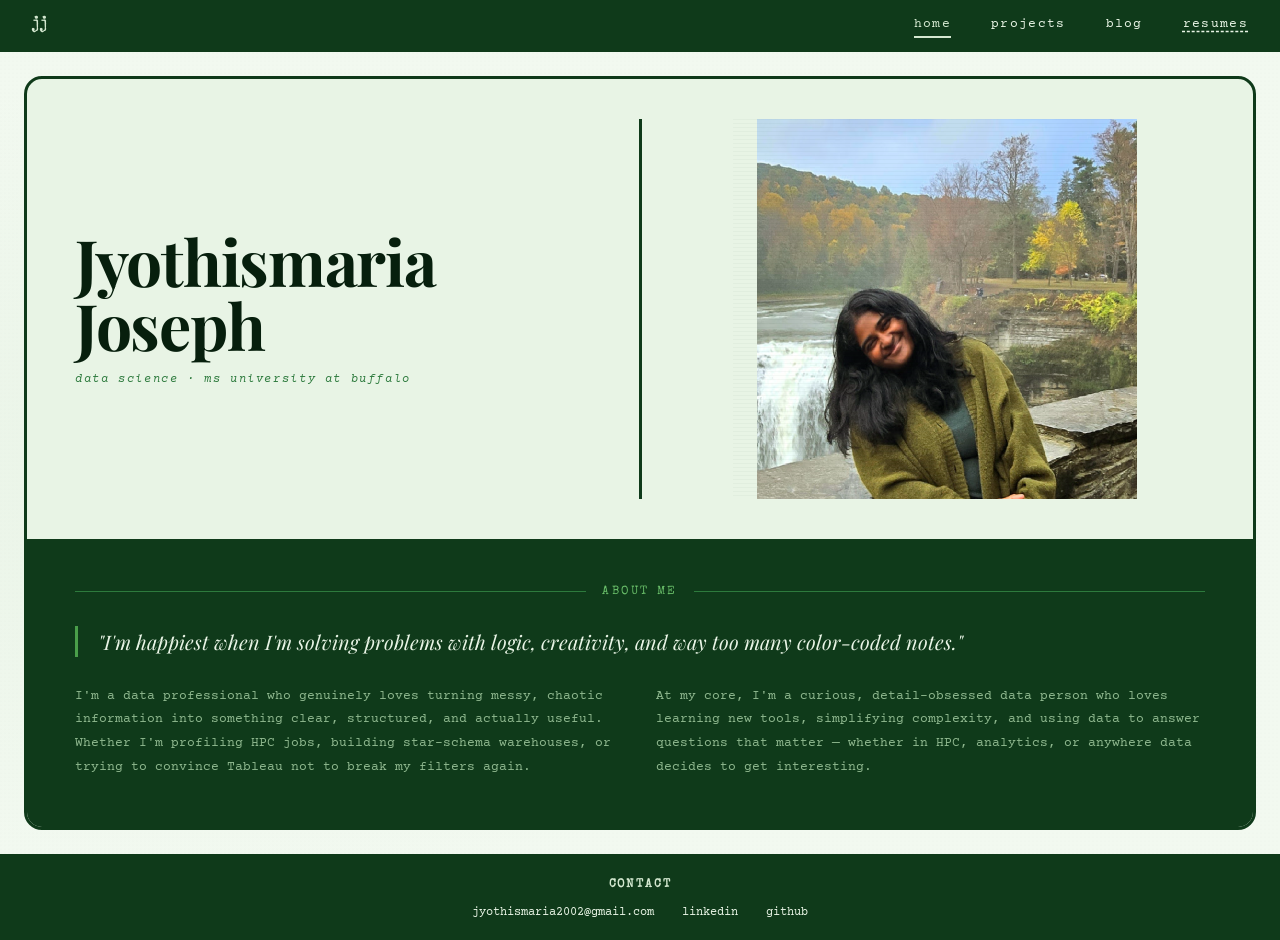
==== index.html @ 07c7dba6 "Update index.html" ====
<!DOCTYPE html>
<html lang="en">
<head>
  <meta charset="UTF-8" />
  <meta name="viewport" content="width=device-width, initial-scale=1.0" />
  <title>Jyothismaria Joseph</title>
  <link rel="stylesheet" href="css/style.css" />
</head>
<body>

  <nav>
    <span class="nav-initials">jj</span>
    <div class="nav-links">
      <a href="index.html" class="active">home</a>
      <a href="projects.html">projects</a>
      <a href="blog.html">blog</a>
      <a href="resume.pdf" target="_blank" class="resume-link">resumes</a>
    </div>
  </nav>

  <main class="home-page">

    <div class="hero-panel">
      <div class="hero-name">
        <h1>Jyothismaria<br/>Joseph</h1>
        <div class="hero-tagline">data science &middot; ms university at buffalo</div>
      </div>
      <div class="hero-divider-v"></div>
      <div class="hero-photo" style="border:none;">
        <canvas id="portrait-canvas"></canvas>
        <div class="photo-fallback">JJ</div>
      </div>
    </div>

    <div class="hero-divider-h"></div>

    <div class="about-section">
      <div class="about-label">About me</div>
      <div class="about-quote">
        "I'm happiest when I'm solving problems with logic, creativity, and way too many color-coded notes."
      </div>
      <div class="about-body">
        <p>I'm a data professional who genuinely loves turning messy, chaotic information into something clear, structured, and actually useful. Whether I'm profiling HPC jobs, building star-schema warehouses, or trying to convince Tableau not to break my filters again.</p>
        <p>At my core, I'm a curious, detail-obsessed data person who loves learning new tools, simplifying complexity, and using data to answer questions that matter — whether in HPC, analytics, or anywhere data decides to get interesting.</p>
      </div>
    </div>

  </main>

  <footer>
    <div class="footer-inner">
      <strong>contact</strong>
      <div class="footer-links">
        <a href="mailto:jyothismaria2002@gmail.com">jyothismaria2002@gmail.com</a>
        <a href="https://linkedin.com/in/jyothismaria" target="_blank">linkedin</a>
        <a href="https://github.com/Jyothismaria" target="_blank">github</a>
       
      </div>
    </div>
  </footer>

  <script src="js/main.js"></script>
  <script src="js/pixel-portrait.js"></script>
  <script>
    PixelPortrait.init('portrait-canvas', 'images/jj.png');
  </script>
</body>
</html>
---- css/style.css ----
/* ── 90s Vintage Pastel + Emerald Portfolio ─────────────────────────────── */

@import url('https://fonts.googleapis.com/css2?family=Special+Elite&family=Courier+Prime:ital,wght@0,400;0,700;1,400&family=Playfair+Display:ital,wght@0,400;0,700;1,400&display=swap');

:root {
  --mint:        #d4e8d0;
  --mint-light:  #e8f4e5;
  --mint-pale:   #f2f9f0;
  --emerald:     #1a5c2a;
  --emerald-mid: #2d7a3d;
  --emerald-dark:#0f3a1a;
  --emerald-deep:#071f0d;
  --cream:       #f5f0e8;
  --cream-dark:  #e8e0d0;
  --brown:       #5c4a2a;
  --text-dark:   #1a2a1a;
  --text-mid:    #2d4a2d;
  --text-muted:  #5a7a5a;

  --font-type:   'Special Elite', 'Courier New', monospace;
  --font-mono:   'Courier Prime', 'Courier New', monospace;
  --font-serif:  'Playfair Display', Georgia, serif;

  --accent:        #4a9e4a;
  --accent-bright: #6abf6a;
  --green-light:   #8fb88f;
  --border-heavy: 3px solid var(--emerald-dark);
  --border-mid:   2px solid var(--emerald);
  --border-thin:  1px solid var(--emerald-mid);
}

*, *::before, *::after { box-sizing: border-box; margin: 0; padding: 0; }

html { scroll-behavior: smooth; }

body {
  background: var(--mint-pale);
  color: var(--text-dark);
  font-family: var(--font-mono);
  font-size: 14px;
  line-height: 1.7;
  min-height: 100vh;
  display: flex;
  flex-direction: column;
  /* subtle vintage paper grain */
  background-image:
    radial-gradient(ellipse at 20% 50%, rgba(212,232,208,0.3) 0%, transparent 60%),
    url("data:image/svg+xml,%3Csvg xmlns='http://www.w3.org/2000/svg' width='4' height='4'%3E%3Crect width='4' height='4' fill='%23f2f9f0'/%3E%3Ccircle cx='1' cy='1' r='0.4' fill='%23c8ddc4' opacity='0.4'/%3E%3C/svg%3E");
}

a { color: inherit; text-decoration: none; }
p { margin-bottom: 0.9em; }
ul { padding-left: 1.4em; }
li { margin-bottom: 0.35em; }

/* ── NAV ────────────────────────────────────────────────────────────────── */
nav {
  background: var(--emerald-dark);
  display: flex;
  align-items: center;
  justify-content: space-between;
  padding: 0.6rem 2rem;
  border-bottom: var(--border-heavy);
  position: sticky;
  top: 0;
  z-index: 100;
}

.nav-initials {
  font-family: var(--font-type);
  font-size: 1.1rem;
  color: var(--mint);
  letter-spacing: 0.08em;
}

.nav-links {
  display: flex;
  gap: 2.5rem;
}

.nav-links a {
  font-family: var(--font-mono);
  font-size: 0.82rem;
  color: var(--mint-light);
  letter-spacing: 0.1em;
  text-transform: lowercase;
  position: relative;
  transition: color 0.15s;
}

.nav-links a::after {
  content: '';
  position: absolute;
  bottom: -2px; left: 0;
  width: 0; height: 2px;
  background: var(--mint);
  transition: width 0.2s;
}

.nav-links a:hover,
.nav-links a.active { color: var(--mint); }
.nav-links a:hover::after,
.nav-links a.active::after { width: 100%; }

/* ── HOME PAGE — matches mockup exactly ─────────────────────────────────── */
.home-page {
  background: var(--mint-light);
  flex: 1;
  display: flex;
  flex-direction: column;
  border: var(--border-heavy);
  margin: 1.5rem;
  border-radius: 18px;
  overflow: hidden;
  animation: revealUp 0.5s ease both;
}

/* HERO ROW: name | vertical divider | photo */
.hero-panel {
  display: grid;
  grid-template-columns: 1fr 3px 1fr;
  min-height: 320px;
  padding: 2.5rem 3rem;
  gap: 0;
  align-items: center;
}

.hero-name {
  padding-right: 3rem;
  display: flex;
  flex-direction: column;
  align-items: flex-start;
  justify-content: center;
}

.hero-name h1 {
  font-family: var(--font-serif);
  font-size: clamp(2.8rem, 5vw, 4.5rem);
  font-weight: 700;
  color: var(--emerald-deep);
  line-height: 1.0;
  letter-spacing: -0.02em;
  width: 100%;
}

.hero-tagline {
  font-family: var(--font-mono);
  font-size: 0.72rem;
  color: var(--emerald-mid);
  letter-spacing: 0.14em;
  margin-top: 0.85rem;
  font-style: italic;
  display: block;
  width: 100%;
}

.hero-divider-v {
  width: 3px;
  background: var(--emerald-dark);
  align-self: stretch;
  margin: 0;
}

.hero-photo {
  padding-left: 3rem;
  display: flex;
  justify-content: center;
  align-items: center;
  position: relative;
}

#portrait-canvas {
  width: 100%;
  max-width: 380px;
  aspect-ratio: 1 / 1;
  border-radius: 0 !important;
  display: block;
  image-rendering: pixelated;
  image-rendering: crisp-edges;
  filter: saturate(0.75) contrast(1.1);
  transition: filter 0.8s ease;
  clip-path: inset(0);
}

#portrait-canvas.resolved {
  filter: saturate(1) contrast(1);
  image-rendering: auto;
}

.photo-fallback {
  display: none;
  font-family: var(--font-serif);
  font-size: 3rem;
  color: var(--emerald);
  font-style: italic;
}

.hero-divider-h {
  height: 3px;
  background: var(--emerald-dark);
  width: 100%;
}

/* ABOUT SECTION */


.about-section {
  background: var(--emerald-dark);
  padding: 2.5rem 3rem 3rem;
  display: flex;
  flex-direction: column;
}

.about-label {
  font-family: var(--font-type);
  font-size: 0.72rem;
  letter-spacing: 0.22em;
  color: var(--accent-bright);
  text-transform: uppercase;
  text-align: center;
  margin-bottom: 1.5rem;
  display: flex;
  align-items: center;
  gap: 1rem;
}

.about-label::before,
.about-label::after {
  content: '';
  flex: 1;
  height: 1px;
  background: var(--emerald-mid);
}

.about-quote {
  font-family: var(--font-serif);
  font-size: 1.25rem;
  font-style: italic;
  color: var(--mint-light);
  line-height: 1.55;
  margin-bottom: 1.75rem;
  border-left: 3px solid var(--accent);
  padding-left: 1.25rem;
}

.about-divider-v { display: none; }

.about-body {
  display: grid;
  grid-template-columns: 1fr 1fr;
  gap: 2rem;
}

.about-body p {
  font-family: var(--font-mono);
  font-size: 0.8rem;
  color: var(--green-light);
  line-height: 1.85;
  margin-bottom: 0;
}

@media (max-width: 800px) {
  .about-body { grid-template-columns: 1fr; gap: 1rem; }
  .about-quote { font-size: 1rem; }
  .about-section { padding: 2rem 1.5rem; }
}

/* Pixel shimmer on photo */
@keyframes pixelShimmer {
  0%   { box-shadow: none; }
  50%  { box-shadow: none; }
  100% { box-shadow: none; }
}
.hero-photo { animation: pixelShimmer 1.8s ease-in-out 3; }

/* CRT scan lines */
.hero-photo::after {
  content: '';
  position: absolute;
  inset: 0;
  border-radius: 0;
  background: repeating-linear-gradient(
    0deg, transparent, transparent 3px,
    rgba(15,58,26,0.03) 3px, rgba(15,58,26,0.03) 4px
  );
  pointer-events: none;
  max-width: 380px;
  margin: auto;
}

@media (max-width: 800px) {
  .home-page { margin: 0.75rem; }
  .hero-panel { grid-template-columns: 1fr; padding: 2rem 1.5rem; gap: 1.5rem; }
  .hero-divider-v { display: none; }
  .hero-name { padding-right: 0; justify-content: center; text-align: center; }
  .hero-photo { padding-left: 0; }
  #portrait-canvas { max-width: 260px; }
  .about-section { padding: 2rem 1.5rem; }
}

/* removed */

.name-block h1 {
  font-family: var(--font-serif);
  font-size: 2.6rem;
  font-weight: 700;
  color: var(--emerald-deep);
  line-height: 1.0;
  letter-spacing: -0.01em;
}

.photo-wrap {
  width: 110px;
  height: 110px;
  border-radius: 0;
  border: var(--border-heavy);
  overflow: hidden;
  flex-shrink: 0;
  background: var(--mint);
  display: flex;
  align-items: center;
  justify-content: center;
}

.photo-wrap img {
  width: 100%; height: 100%;
  object-fit: cover;
}

.photo-initials {
  font-family: var(--font-serif);
  font-size: 1.8rem;
  color: var(--emerald);
  font-style: italic;
}

.about-block h2 {
  font-family: var(--font-type);
  font-size: 0.85rem;
  letter-spacing: 0.12em;
  color: var(--emerald);
  margin-bottom: 0.6rem;
  border-bottom: 1px dashed var(--emerald-mid);
  padding-bottom: 0.3rem;
  text-transform: uppercase;
}

.about-block p {
  font-family: var(--font-mono);
  font-size: 0.8rem;
  color: var(--text-mid);
  line-height: 1.65;
  text-align: justify;
  margin-bottom: 0.65em;
}

/* ── HOME RIGHT ─────────────────────────────────────────────────────────── */
.home-right {
  background: var(--mint-pale);
  padding: 2rem 2.5rem;
  display: flex;
  flex-direction: column;
  gap: 1.75rem;
  animation: revealRight 0.5s ease both;
}

/* Vintage ruled paper lines behind skill strip */
.skills-section {
  border: var(--border-mid);
  padding: 0.9rem 1rem;
  background: var(--cream);
  position: relative;
}

.skills-section::before {
  content: 'TECHNICAL SKILLS';
  position: absolute;
  top: -0.55rem;
  left: 1rem;
  background: var(--cream);
  padding: 0 0.4rem;
  font-family: var(--font-type);
  font-size: 0.65rem;
  letter-spacing: 0.14em;
  color: var(--emerald);
}

.skills-strip {
  display: flex;
  flex-wrap: wrap;
  gap: 0.4rem 0.6rem;
}

.skills-strip span {
  font-family: var(--font-mono);
  font-size: 0.72rem;
  color: var(--emerald-dark);
  border: 1px solid var(--emerald-mid);
  padding: 0.15rem 0.55rem;
  background: var(--mint-light);
  letter-spacing: 0.04em;
  transition: background 0.15s;
}

.skills-strip span:hover {
  background: var(--emerald);
  color: var(--mint);
}

/* Stats row */
.quick-stats {
  display: grid;
  grid-template-columns: repeat(3, 1fr);
  gap: 1px;
  border: var(--border-mid);
  background: var(--emerald);
}

.stat-item {
  background: var(--cream);
  padding: 0.9rem 0.75rem;
  text-align: center;
}

.stat-num {
  display: block;
  font-family: var(--font-serif);
  font-size: 2rem;
  color: var(--emerald-dark);
  line-height: 1;
  font-style: italic;
}

.stat-label {
  font-family: var(--font-type);
  font-size: 0.62rem;
  color: var(--text-muted);
  letter-spacing: 0.1em;
  margin-top: 0.25rem;
  display: block;
  text-transform: uppercase;
}

/* Timeline */
.timeline-section {
  border: var(--border-mid);
  background: var(--cream);
  position: relative;
}

.timeline-section::before {
  content: 'EXPERIENCE';
  position: absolute;
  top: -0.55rem;
  left: 1rem;
  background: var(--cream);
  padding: 0 0.4rem;
  font-family: var(--font-type);
  font-size: 0.65rem;
  letter-spacing: 0.14em;
  color: var(--emerald);
}

.timeline-item {
  display: grid;
  grid-template-columns: 80px 1fr;
  gap: 0;
  border-bottom: 1px dashed var(--emerald-mid);
}

.timeline-item:last-child { border-bottom: none; }

.timeline-date {
  font-family: var(--font-type);
  font-size: 0.62rem;
  color: var(--text-muted);
  letter-spacing: 0.06em;
  padding: 0.85rem 0.75rem;
  border-right: 1px dashed var(--emerald-mid);
  display: flex;
  align-items: flex-start;
  line-height: 1.4;
}

.timeline-content {
  padding: 0.85rem 1rem;
}

.timeline-content strong {
  font-family: var(--font-type);
  font-size: 0.8rem;
  color: var(--emerald-dark);
  display: block;
  margin-bottom: 0.2rem;
  letter-spacing: 0.04em;
}

.timeline-content p {
  font-size: 0.75rem;
  color: var(--text-muted);
  margin: 0;
  line-height: 1.5;
}

/* ── PAGE TITLE ─────────────────────────────────────────────────────────── */
.page-title {
  font-family: var(--font-serif);
  font-size: 2.8rem;
  font-weight: 700;
  font-style: italic;
  color: var(--emerald-dark);
  margin-bottom: 2rem;
  border-bottom: var(--border-heavy);
  padding-bottom: 0.75rem;
  animation: revealUp 0.5s ease both;
}

/* ── PROJECTS ────────────────────────────────────────────────────────────── */
.projects-layout {
  flex: 1;
  padding: 2.5rem 3rem;
  max-width: 1100px;
  margin: 0 auto;
  width: 100%;
}

.projects-grid {
  display: grid;
  grid-template-columns: repeat(2, 1fr);
  gap: 1.5rem;
}

.project-card {
  background: var(--mint-light);
  border: var(--border-mid);
  overflow: hidden;
  transition: transform 0.18s, box-shadow 0.18s;
  animation: revealUp 0.5s ease both;
  position: relative;
}

/* Vintage corner decoration */
.project-card::before {
  content: '';
  position: absolute;
  top: 0; right: 0;
  width: 0; height: 0;
  border-style: solid;
  border-width: 0 22px 22px 0;
  border-color: transparent var(--emerald) transparent transparent;
  z-index: 1;
}

.project-card:hover {
  transform: translate(-2px, -3px);
  box-shadow: 4px 4px 0 var(--emerald-dark);
}

.project-img {
  height: 140px;
  background: var(--emerald);
  display: flex;
  align-items: center;
  justify-content: center;
  position: relative;
  overflow: hidden;
  border-bottom: var(--border-mid);
}

/* Vintage halftone-ish dot pattern */
.project-img::after {
  content: '';
  position: absolute;
  inset: 0;
  background-image: radial-gradient(circle, rgba(212,232,208,0.18) 1px, transparent 1px);
  background-size: 8px 8px;
}

.project-icon {
  font-size: 2.8rem;
  opacity: 0.7;
  position: relative;
  z-index: 1;
}

.project-tags {
  position: absolute;
  bottom: 0; left: 0; right: 0;
  background: var(--emerald-dark);
  padding: 0.3rem 0.75rem;
  display: flex;
  flex-wrap: wrap;
  gap: 0.5rem;
  z-index: 2;
}

.tag {
  font-family: var(--font-mono);
  font-size: 0.62rem;
  color: var(--mint);
  letter-spacing: 0.06em;
}

.tag + .tag::before {
  content: '·';
  margin-right: 0.5rem;
  color: var(--emerald-mid);
}

.project-desc {
  padding: 1rem 1.1rem 1.1rem;
}

.project-desc h3 {
  font-family: var(--font-type);
  font-size: 0.9rem;
  color: var(--emerald-dark);
  margin-bottom: 0.45rem;
  line-height: 1.35;
  letter-spacing: 0.03em;
}

.project-desc p {
  font-size: 0.77rem;
  color: var(--text-mid);
  line-height: 1.6;
  margin-bottom: 0.7rem;
}

.project-link {
  font-family: var(--font-type);
  font-size: 0.72rem;
  color: var(--emerald);
  letter-spacing: 0.06em;
  border-bottom: 1px dashed var(--emerald-mid);
  transition: color 0.15s;
}

.project-link:hover { color: var(--emerald-dark); }

/* ── BLOG LIST ───────────────────────────────────────────────────────────── */
.blog-layout {
  flex: 1;
  padding: 2.5rem 3rem;
  max-width: 820px;
  margin: 0 auto;
  width: 100%;
}

.blog-subtitle {
  font-family: var(--font-mono);
  font-size: 0.8rem;
  color: var(--text-muted);
  margin-top: -1.5rem;
  margin-bottom: 2.5rem;
  font-style: italic;
}

.blog-list {
  display: flex;
  flex-direction: column;
}

.blog-row {
  display: grid;
  grid-template-columns: 90px 1fr;
  gap: 1.25rem;
  padding: 1.4rem 0;
  border-bottom: 1px dashed var(--emerald-mid);
  transition: all 0.15s;
  cursor: pointer;
}

.blog-row:first-child { border-top: var(--border-mid); }
.blog-row:hover { background: var(--cream); padding-left: 0.75rem; margin: 0 -0.75rem; padding-right: 0.75rem; }

.blog-thumb {
  width: 90px;
  height: 65px;
  background: var(--emerald);
  border: var(--border-thin);
  flex-shrink: 0;
  align-self: center;
  position: relative;
  overflow: hidden;
}

.blog-thumb::after {
  content: '';
  position: absolute;
  inset: 0;
  background-image: radial-gradient(circle, rgba(212,232,208,0.2) 1px, transparent 1px);
  background-size: 6px 6px;
}

.blog-row-content h2 {
  font-family: var(--font-type);
  font-size: 0.95rem;
  color: var(--emerald-dark);
  margin-bottom: 0.35rem;
  line-height: 1.4;
  letter-spacing: 0.03em;
}

.blog-row-content p {
  font-size: 0.77rem;
  color: var(--text-muted);
  margin: 0;
  line-height: 1.55;
  font-style: italic;
}

.blog-meta {
  display: flex;
  align-items: center;
  gap: 0.75rem;
  margin-bottom: 0.35rem;
}

.blog-date {
  font-family: var(--font-mono);
  font-size: 0.68rem;
  color: var(--text-muted);
}

.blog-tag {
  font-family: var(--font-type);
  font-size: 0.62rem;
  padding: 0.1rem 0.5rem;
  border: 1px solid var(--emerald-mid);
  color: var(--emerald);
  letter-spacing: 0.06em;
  background: var(--mint-light);
}

.blog-new-post {
  margin-top: 2rem;
  padding: 0.9rem 1rem;
  border: 1px dashed var(--emerald-mid);
  background: var(--cream);
  text-align: center;
}

.mono-small {
  font-family: var(--font-mono);
  font-size: 0.72rem;
  color: var(--text-muted);
  margin: 0;
}

.mono-small code {
  background: var(--mint);
  padding: 0.1rem 0.35rem;
  color: var(--emerald-dark);
  font-family: var(--font-mono);
}

/* ── BLOG POST ───────────────────────────────────────────────────────────── */
.post-layout {
  flex: 1;
  padding: 2.5rem 3rem;
  max-width: 720px;
  margin: 0 auto;
  width: 100%;
}

.back-link {
  font-family: var(--font-mono);
  font-size: 0.75rem;
  color: var(--text-muted);
  letter-spacing: 0.06em;
  display: inline-block;
  margin-bottom: 2rem;
  border-bottom: 1px dashed var(--emerald-mid);
  transition: color 0.15s;
}

.back-link:hover { color: var(--emerald-dark); }

.post-header {
  margin-bottom: 2.5rem;
  padding-bottom: 1.5rem;
  border-bottom: var(--border-mid);
}

.post-header h1 {
  font-family: var(--font-serif);
  font-size: 2rem;
  font-weight: 700;
  font-style: italic;
  color: var(--emerald-dark);
  line-height: 1.2;
  margin: 0.5rem 0 0.75rem;
}

.post-subtitle {
  font-size: 0.88rem;
  color: var(--text-muted);
  font-style: italic;
  font-family: var(--font-mono);
  margin: 0;
}

.post-body {
  font-size: 0.88rem;
  line-height: 1.85;
  color: var(--text-mid);
  font-family: var(--font-mono);
}

.post-body h2 {
  font-family: var(--font-type);
  font-size: 1rem;
  color: var(--emerald-dark);
  margin: 2rem 0 0.65rem;
  letter-spacing: 0.05em;
  border-left: 3px solid var(--emerald);
  padding-left: 0.75rem;
}

.post-body p { margin-bottom: 1em; }
.post-body ul { margin-bottom: 1em; }
.post-body li { color: var(--text-mid); }
.post-body strong { color: var(--emerald-dark); font-weight: 700; }

/* ── FOOTER ─────────────────────────────────────────────────────────────── */
footer {
  background: var(--emerald-dark);
  border-top: var(--border-heavy);
  padding: 1.1rem 2rem;
  margin-top: auto;
}

.footer-inner {
  max-width: 1100px;
  margin: 0 auto;
  text-align: center;
}

.footer-inner strong {
  display: block;
  font-family: var(--font-type);
  font-size: 0.72rem;
  letter-spacing: 0.16em;
  color: var(--mint);
  margin-bottom: 0.5rem;
  text-transform: uppercase;
}

.footer-links {
  display: flex;
  justify-content: center;
  flex-wrap: wrap;
  gap: 1.75rem;
}

.footer-links a {
  font-family: var(--font-mono);
  font-size: 0.75rem;
  color: var(--mint-light);
  transition: color 0.15s;
}

.footer-links a:hover { color: var(--mint); }

.resume-link {
  text-decoration: underline;
  text-underline-offset: 3px;
  text-decoration-style: dashed;
}

/* ── ANIMATIONS ─────────────────────────────────────────────────────────── */
@keyframes revealLeft {
  from { opacity: 0; transform: translateX(-18px); }
  to   { opacity: 1; transform: translateX(0); }
}
@keyframes revealRight {
  from { opacity: 0; transform: translateX(14px); }
  to   { opacity: 1; transform: translateX(0); }
}
@keyframes revealUp {
  from { opacity: 0; transform: translateY(14px); }
  to   { opacity: 1; transform: translateY(0); }
}

.project-card:nth-child(1) { animation-delay: 0.05s; }
.project-card:nth-child(2) { animation-delay: 0.10s; }
.project-card:nth-child(3) { animation-delay: 0.15s; }
.project-card:nth-child(4) { animation-delay: 0.20s; }
.project-card:nth-child(5) { animation-delay: 0.25s; }
.project-card:nth-child(6) { animation-delay: 0.30s; }
.project-card:nth-child(7) { animation-delay: 0.35s; }
.project-card:nth-child(8) { animation-delay: 0.40s; }

/* ── RESPONSIVE ─────────────────────────────────────────────────────────── */
@media (max-width: 900px) {
  .home-layout { grid-template-columns: 1fr; }
  .home-left { border-right: none; border-bottom: var(--border-heavy); }
  .projects-grid { grid-template-columns: 1fr; }
  .projects-layout, .blog-layout, .post-layout { padding: 2rem 1.5rem; }
}

@media (max-width: 600px) {
  nav { padding: 0.6rem 1rem; }
  .name-block h1 { font-size: 2rem; }
  .quick-stats { grid-template-columns: repeat(3, 1fr); }
  .blog-row { grid-template-columns: 1fr; }
  .blog-thumb { display: none; }
  .footer-links { gap: 0.75rem; }
  .home-right { padding: 1.5rem; }
}

/* ── PIXEL PORTRAIT ─────────────────────────────────────────────────────── */
.photo-wrap {
  position: relative;
  overflow: hidden;
}

#portrait-canvas {
  width: 100%;
  height: 100%;
  display: block;
  image-rendering: pixelated;
  image-rendering: crisp-edges;
  border-radius: 0;
  transition: filter 0.6s ease;
  filter: saturate(0.7) contrast(1.1);
}

#portrait-canvas.resolved {
  filter: saturate(1) contrast(1);
  image-rendering: auto;
}

/* Scan-line overlay — vintage CRT feel */
.photo-wrap::after {
  content: '';
  position: absolute;
  inset: 0;
  border-radius: 0;
  background: repeating-linear-gradient(
    0deg,
    transparent,
    transparent 2px,
    rgba(15, 58, 26, 0.04) 2px,
    rgba(15, 58, 26, 0.04) 4px
  );
  pointer-events: none;
  z-index: 2;
  opacity: 1;
  transition: opacity 1.2s ease;
}

#portrait-canvas.resolved ~ .scanlines,
.photo-wrap:has(#portrait-canvas.resolved)::after {
  opacity: 0;
}

/* Loading shimmer before image resolves */
@keyframes pixelShimmer {
  0%   { box-shadow: none; }
  50%  { box-shadow: none; }
  100% { box-shadow: none; }
}

.photo-wrap {
  animation: pixelShimmer 1.6s ease-in-out 3;
}

/* Home layout: make right side of header taller for the full photo */
.name-photo-row {
  align-items: center;
}

/* removed */

@media (max-width: 600px) {
  .photo-wrap { width: 140px; height: 140px; }
}
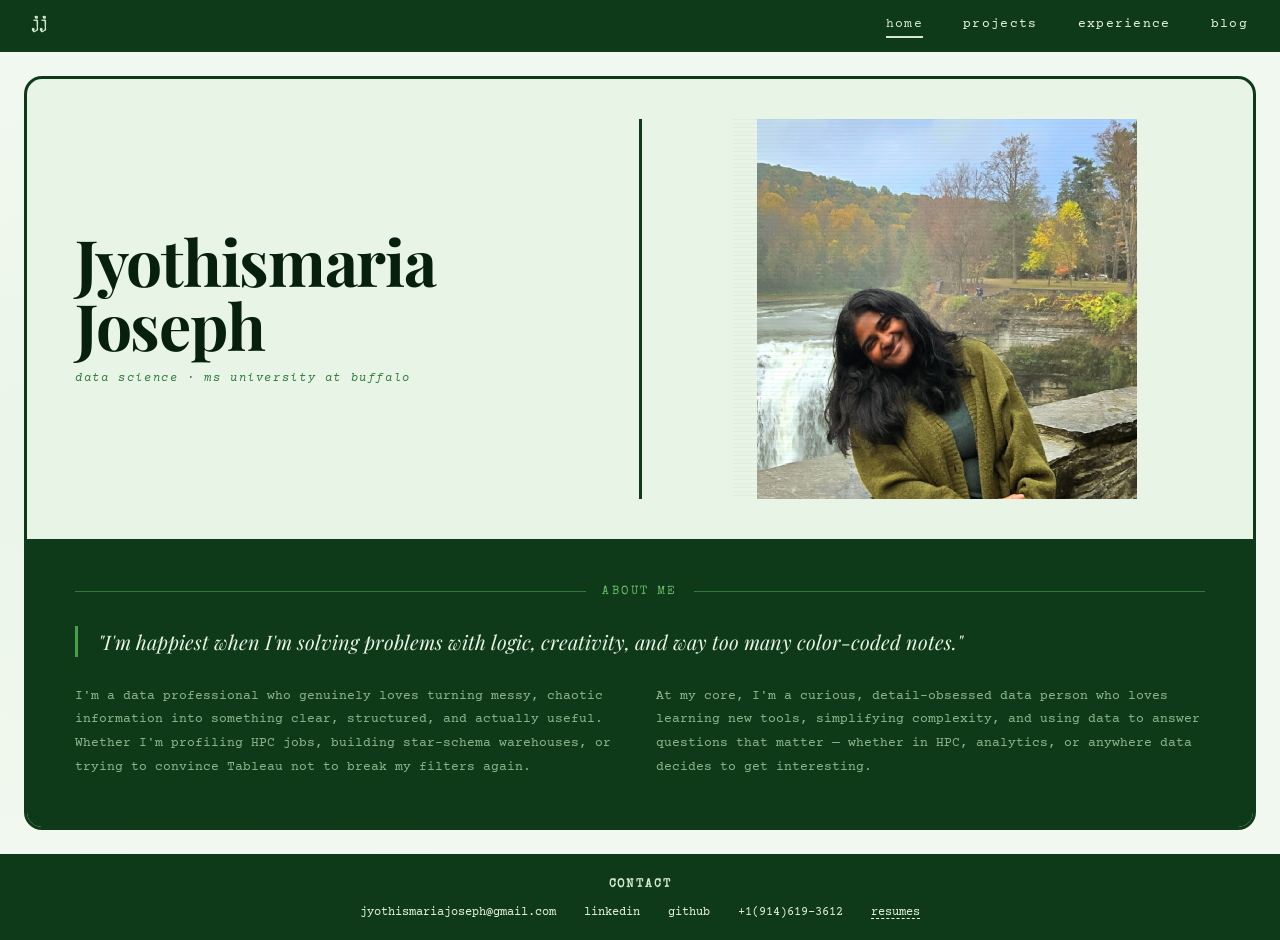
==== commit 77f228fc: "Add files via upload" ====
--- a/index.html
+++ b/index.html
@@ -13,8 +13,8 @@
     <div class="nav-links">
       <a href="index.html" class="active">home</a>
       <a href="projects.html">projects</a>
+      <a href="experience.html">experience</a>
       <a href="blog.html">blog</a>
-      <a href="resume.pdf" target="_blank" class="resume-link">resumes</a>
     </div>
   </nav>
 
@@ -23,10 +23,10 @@
     <div class="hero-panel">
       <div class="hero-name">
         <h1>Jyothismaria<br/>Joseph</h1>
-        <div class="hero-tagline">data science &middot; ms university at buffalo</div>
+        <p class="hero-tagline">data science &middot; ms university at buffalo</p>
       </div>
       <div class="hero-divider-v"></div>
-      <div class="hero-photo" style="border:none;">
+      <div class="hero-photo">
         <canvas id="portrait-canvas"></canvas>
         <div class="photo-fallback">JJ</div>
       </div>
@@ -51,10 +51,11 @@
     <div class="footer-inner">
       <strong>contact</strong>
       <div class="footer-links">
-        <a href="mailto:jyothismaria2002@gmail.com">jyothismaria2002@gmail.com</a>
+        <a href="mailto:jyothismaria2002@gmail.com">jyothismariajoseph@gmail.com</a>
         <a href="https://linkedin.com/in/jyothismaria" target="_blank">linkedin</a>
         <a href="https://github.com/Jyothismaria" target="_blank">github</a>
-       
+        <a href="tel:+19146193612">+1(914)619-3612</a>
+        <a href="resume.pdf" target="_blank" class="resume-link">resumes</a>
       </div>
     </div>
   </footer>
--- a/css/style.css
+++ b/css/style.css
@@ -105,7 +105,6 @@
 /* ── HOME PAGE — matches mockup exactly ─────────────────────────────────── */
 .home-page {
   background: var(--mint-light);
-  flex: 1;
   display: flex;
   flex-direction: column;
   border: var(--border-heavy);
@@ -131,6 +130,7 @@
   flex-direction: column;
   align-items: flex-start;
   justify-content: center;
+  gap: 0;
 }
 
 .hero-name h1 {
@@ -143,15 +143,17 @@
   width: 100%;
 }
 
-.hero-tagline {
+p.hero-tagline, .hero-tagline {
   font-family: var(--font-mono);
   font-size: 0.72rem;
   color: var(--emerald-mid);
   letter-spacing: 0.14em;
-  margin-top: 0.85rem;
+  margin-top: 0.75rem;
+  margin-bottom: 0;
   font-style: italic;
   display: block;
   width: 100%;
+  clear: both;
 }
 
 .hero-divider-v {
@@ -267,9 +269,9 @@
 
 /* Pixel shimmer on photo */
 @keyframes pixelShimmer {
-  0%   { box-shadow: none; }
-  50%  { box-shadow: none; }
-  100% { box-shadow: none; }
+  0%   { box-shadow: 0 0 0 0 var(--emerald-mid); }
+  50%  { box-shadow: 0 0 0 4px var(--emerald), 0 0 22px 4px rgba(45,122,61,0.3); }
+  100% { box-shadow: 0 0 0 0 var(--emerald-mid); }
 }
 .hero-photo { animation: pixelShimmer 1.8s ease-in-out 3; }
 
@@ -910,70 +912,137 @@
   .home-right { padding: 1.5rem; }
 }
 
-/* ── PIXEL PORTRAIT ─────────────────────────────────────────────────────── */
-.photo-wrap {
+
+
+/* ── EXPERIENCE PAGE ────────────────────────────────────────────────────── */
+.exp-layout {
+  flex: 1;
+  padding: 2.5rem 3rem;
+  max-width: 900px;
+  margin: 0 auto;
+  width: 100%;
+}
+
+.exp-grid {
+  display: flex;
+  flex-direction: column;
+  gap: 1.25rem;
+}
+
+.exp-card {
+  background: var(--cream);
+  border: var(--border-mid);
+  padding: 1.5rem 1.75rem;
   position: relative;
-  overflow: hidden;
-}
-
-#portrait-canvas {
-  width: 100%;
-  height: 100%;
-  display: block;
-  image-rendering: pixelated;
-  image-rendering: crisp-edges;
-  border-radius: 0;
-  transition: filter 0.6s ease;
-  filter: saturate(0.7) contrast(1.1);
-}
-
-#portrait-canvas.resolved {
-  filter: saturate(1) contrast(1);
-  image-rendering: auto;
-}
-
-/* Scan-line overlay — vintage CRT feel */
-.photo-wrap::after {
+  animation: revealUp 0.4s ease both;
+}
+
+.exp-card::before {
   content: '';
   position: absolute;
-  inset: 0;
-  border-radius: 0;
-  background: repeating-linear-gradient(
-    0deg,
-    transparent,
-    transparent 2px,
-    rgba(15, 58, 26, 0.04) 2px,
-    rgba(15, 58, 26, 0.04) 4px
-  );
-  pointer-events: none;
-  z-index: 2;
-  opacity: 1;
-  transition: opacity 1.2s ease;
-}
-
-#portrait-canvas.resolved ~ .scanlines,
-.photo-wrap:has(#portrait-canvas.resolved)::after {
-  opacity: 0;
-}
-
-/* Loading shimmer before image resolves */
-@keyframes pixelShimmer {
-  0%   { box-shadow: none; }
-  50%  { box-shadow: none; }
-  100% { box-shadow: none; }
-}
-
-.photo-wrap {
-  animation: pixelShimmer 1.6s ease-in-out 3;
-}
-
-/* Home layout: make right side of header taller for the full photo */
-.name-photo-row {
+  left: 0; top: 0; bottom: 0;
+  width: 4px;
+  background: var(--emerald);
+}
+
+.exp-card:nth-child(1) { animation-delay: 0.05s; }
+.exp-card:nth-child(2) { animation-delay: 0.10s; }
+.exp-card:nth-child(3) { animation-delay: 0.15s; }
+.exp-card:nth-child(4) { animation-delay: 0.20s; }
+.exp-card:nth-child(5) { animation-delay: 0.25s; }
+.exp-card:nth-child(6) { animation-delay: 0.30s; }
+
+.exp-company-row {
+  display: flex;
   align-items: center;
-}
-
-/* removed */
-
-@media (max-width: 600px) {
-  .photo-wrap { width: 140px; height: 140px; }
-}
+  gap: 0.75rem;
+  margin-bottom: 0.2rem;
+}
+
+.exp-company {
+  font-family: var(--font-type);
+  font-size: 0.95rem;
+  color: var(--emerald-dark);
+  letter-spacing: 0.04em;
+  font-weight: 600;
+}
+
+.exp-badge {
+  font-family: var(--font-mono);
+  font-size: 0.6rem;
+  letter-spacing: 0.1em;
+  color: var(--emerald);
+  border: 1px solid var(--emerald-mid);
+  padding: 0.1rem 0.5rem;
+  background: var(--mint-light);
+  text-transform: uppercase;
+}
+
+.exp-title {
+  font-family: var(--font-mono);
+  font-size: 0.85rem;
+  color: var(--text-dark);
+  font-weight: 700;
+  margin-bottom: 0.2rem;
+}
+
+.exp-meta {
+  font-family: var(--font-mono);
+  font-size: 0.72rem;
+  color: var(--text-muted);
+  letter-spacing: 0.04em;
+}
+
+.exp-divider {
+  height: 1px;
+  background: var(--emerald-mid);
+  opacity: 0.25;
+  margin: 0.9rem 0;
+}
+
+.exp-bullets {
+  list-style: none;
+  padding: 0;
+  margin: 0 0 1rem;
+}
+
+.exp-bullets li {
+  font-family: var(--font-mono);
+  font-size: 0.78rem;
+  color: var(--text-mid);
+  line-height: 1.7;
+  padding-left: 1rem;
+  position: relative;
+  margin-bottom: 0.4rem;
+}
+
+.exp-bullets li::before {
+  content: '—';
+  position: absolute;
+  left: 0;
+  color: var(--emerald-mid);
+  font-size: 0.7rem;
+}
+
+.exp-tags {
+  display: flex;
+  flex-wrap: wrap;
+  gap: 0.4rem;
+  margin-top: 0.5rem;
+}
+
+.exp-tags span {
+  font-family: var(--font-mono);
+  font-size: 0.65rem;
+  color: var(--emerald-dark);
+  border: 1px solid var(--emerald-mid);
+  padding: 0.15rem 0.55rem;
+  background: var(--mint-light);
+  letter-spacing: 0.04em;
+}
+
+.exp-edu::before { background: var(--emerald-mid); }
+
+@media (max-width: 700px) {
+  .exp-layout { padding: 2rem 1.25rem; }
+}
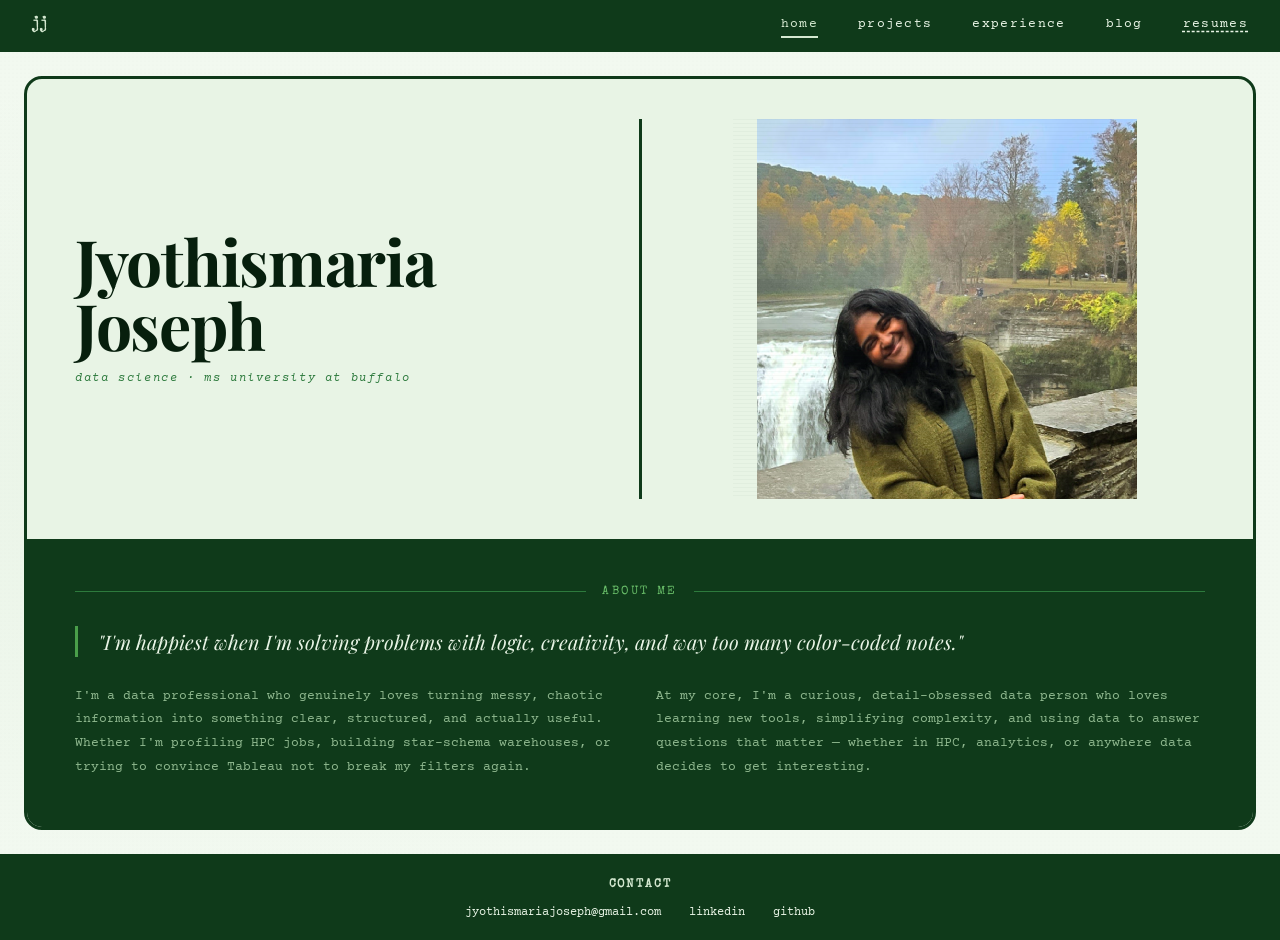
==== commit 7ce87905: "Add resume link to navigation and footer" ====
--- a/index.html
+++ b/index.html
@@ -15,6 +15,7 @@
       <a href="projects.html">projects</a>
       <a href="experience.html">experience</a>
       <a href="blog.html">blog</a>
+      <a href="resume.pdf" target="_blank" class="resume-link">resumes</a>
     </div>
   </nav>
 
@@ -54,8 +55,7 @@
         <a href="mailto:jyothismaria2002@gmail.com">jyothismariajoseph@gmail.com</a>
         <a href="https://linkedin.com/in/jyothismaria" target="_blank">linkedin</a>
         <a href="https://github.com/Jyothismaria" target="_blank">github</a>
-        <a href="tel:+19146193612">+1(914)619-3612</a>
-        <a href="resume.pdf" target="_blank" class="resume-link">resumes</a>
+
       </div>
     </div>
   </footer>
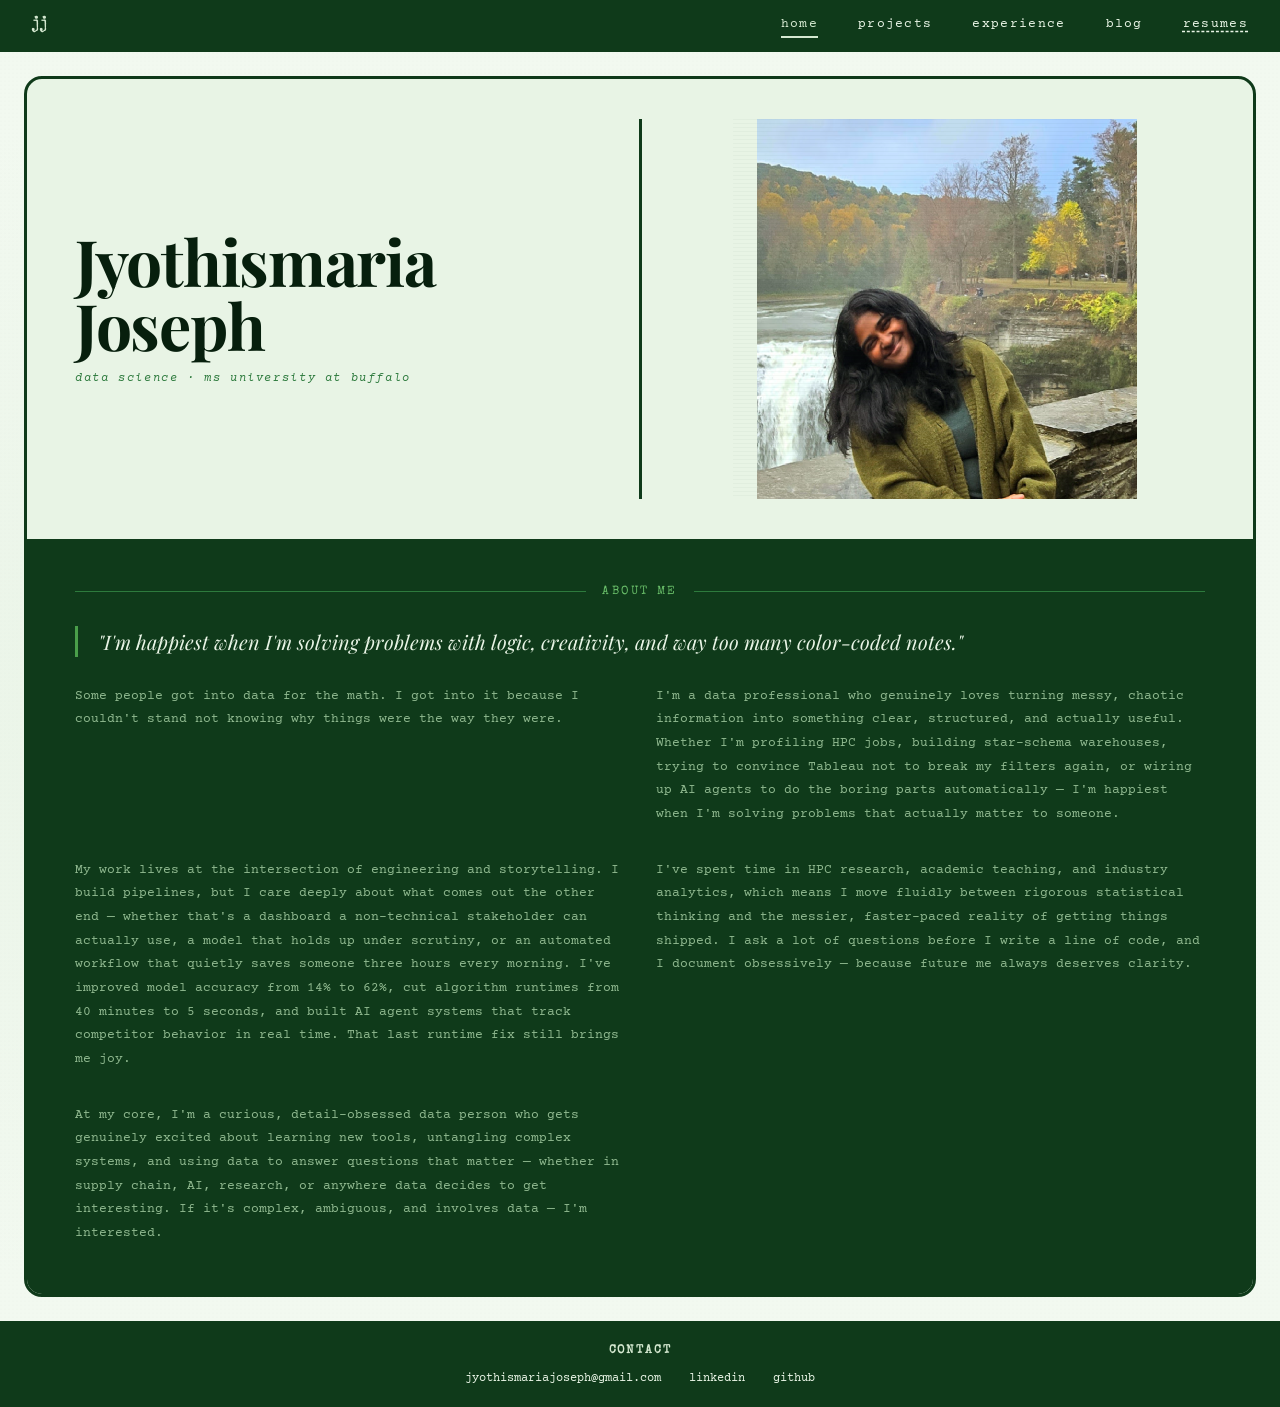
==== commit e542e00a: "Revise about section in index.html for clarity" ====
--- a/index.html
+++ b/index.html
@@ -41,8 +41,15 @@
         "I'm happiest when I'm solving problems with logic, creativity, and way too many color-coded notes."
       </div>
       <div class="about-body">
-        <p>I'm a data professional who genuinely loves turning messy, chaotic information into something clear, structured, and actually useful. Whether I'm profiling HPC jobs, building star-schema warehouses, or trying to convince Tableau not to break my filters again.</p>
-        <p>At my core, I'm a curious, detail-obsessed data person who loves learning new tools, simplifying complexity, and using data to answer questions that matter — whether in HPC, analytics, or anywhere data decides to get interesting.</p>
+        <p>Some people got into data for the math. I got into it because I couldn't stand not knowing why things were the way they were.</p>
+
+<p>I'm a data professional who genuinely loves turning messy, chaotic information into something clear, structured, and actually useful. Whether I'm profiling HPC jobs, building star-schema warehouses, trying to convince Tableau not to break my filters again, or wiring up AI agents to do the boring parts automatically — I'm happiest when I'm solving problems that actually matter to someone.</p>
+
+<p>My work lives at the intersection of engineering and storytelling. I build pipelines, but I care deeply about what comes out the other end — whether that's a dashboard a non-technical stakeholder can actually use, a model that holds up under scrutiny, or an automated workflow that quietly saves someone three hours every morning. I've improved model accuracy from 14% to 62%, cut algorithm runtimes from 40 minutes to 5 seconds, and built AI agent systems that track competitor behavior in real time. That last runtime fix still brings me joy.</p>
+
+<p>I've spent time in HPC research, academic teaching, and industry analytics, which means I move fluidly between rigorous statistical thinking and the messier, faster-paced reality of getting things shipped. I ask a lot of questions before I write a line of code, and I document obsessively — because future me always deserves clarity.</p>
+
+<p>At my core, I'm a curious, detail-obsessed data person who gets genuinely excited about learning new tools, untangling complex systems, and using data to answer questions that matter — whether in supply chain, AI, research, or anywhere data decides to get interesting. If it's complex, ambiguous, and involves data — I'm interested.</p>
       </div>
     </div>
 
--- a/css/style.css
+++ b/css/style.css
@@ -269,9 +269,9 @@
 
 /* Pixel shimmer on photo */
 @keyframes pixelShimmer {
-  0%   { box-shadow: 0 0 0 0 var(--emerald-mid); }
-  50%  { box-shadow: 0 0 0 4px var(--emerald), 0 0 22px 4px rgba(45,122,61,0.3); }
-  100% { box-shadow: 0 0 0 0 var(--emerald-mid); }
+  0%   { box-shadow: none; }
+  50%  { box-shadow: none; }
+  100% { box-shadow: none; }
 }
 .hero-photo { animation: pixelShimmer 1.8s ease-in-out 3; }
 
@@ -914,135 +914,186 @@
 
 
 
+
 /* ── EXPERIENCE PAGE ────────────────────────────────────────────────────── */
 .exp-layout {
   flex: 1;
   padding: 2.5rem 3rem;
-  max-width: 900px;
+  max-width: 960px;
   margin: 0 auto;
   width: 100%;
 }
 
-.exp-grid {
-  display: flex;
-  flex-direction: column;
-  gap: 1.25rem;
-}
-
-.exp-card {
-  background: var(--cream);
-  border: var(--border-mid);
-  padding: 1.5rem 1.75rem;
-  position: relative;
-  animation: revealUp 0.4s ease both;
-}
-
-.exp-card::before {
+.exp-legend {
+  display: flex;
+  gap: 1.5rem;
+  margin-bottom: 2rem;
+}
+
+.exp-legend-item {
+  display: flex;
+  align-items: center;
+  gap: 6px;
+  font-family: var(--font-mono);
+  font-size: 11px;
+  color: var(--text-muted);
+}
+
+.exp-legend-dot {
+  width: 10px; height: 10px;
+  border-radius: 50%;
+  border: 2px solid var(--emerald-dark);
+  background: var(--mint-light);
+}
+
+.exp-legend-sq {
+  width: 10px; height: 10px;
+  border: 2px solid var(--emerald-mid);
+  background: var(--mint);
+}
+
+.vt { position: relative; }
+
+.spine {
+  position: absolute;
+  left: 50%; top: 0; bottom: 0;
+  width: 3px;
+  background: var(--emerald-dark);
+  transform: translateX(-50%);
+  z-index: 1;
+}
+
+.spine::after {
   content: '';
   position: absolute;
-  left: 0; top: 0; bottom: 0;
-  width: 4px;
-  background: var(--emerald);
-}
-
-.exp-card:nth-child(1) { animation-delay: 0.05s; }
-.exp-card:nth-child(2) { animation-delay: 0.10s; }
-.exp-card:nth-child(3) { animation-delay: 0.15s; }
-.exp-card:nth-child(4) { animation-delay: 0.20s; }
-.exp-card:nth-child(5) { animation-delay: 0.25s; }
-.exp-card:nth-child(6) { animation-delay: 0.30s; }
-
-.exp-company-row {
-  display: flex;
-  align-items: center;
-  gap: 0.75rem;
-  margin-bottom: 0.2rem;
-}
-
-.exp-company {
-  font-family: var(--font-type);
-  font-size: 0.95rem;
-  color: var(--emerald-dark);
-  letter-spacing: 0.04em;
-  font-weight: 600;
-}
-
-.exp-badge {
-  font-family: var(--font-mono);
-  font-size: 0.6rem;
-  letter-spacing: 0.1em;
-  color: var(--emerald);
-  border: 1px solid var(--emerald-mid);
-  padding: 0.1rem 0.5rem;
+  top: -10px; left: 50%;
+  transform: translateX(-50%);
+  width: 0; height: 0;
+  border-style: solid;
+  border-width: 0 7px 12px 7px;
+  border-color: transparent transparent var(--emerald-dark) transparent;
+}
+
+.vt-row {
+  display: grid;
+  grid-template-columns: 1fr 40px 1fr;
+  align-items: start;
+  margin-bottom: 1.75rem;
+  position: relative;
+}
+
+.vt-dot-col {
+  grid-column: 2;
+  display: flex;
+  justify-content: center;
+  padding-top: 6px;
+  z-index: 2;
+}
+
+.vt-dot {
+  width: 16px; height: 16px;
+  border-radius: 50%;
   background: var(--mint-light);
-  text-transform: uppercase;
-}
-
-.exp-title {
-  font-family: var(--font-mono);
-  font-size: 0.85rem;
-  color: var(--text-dark);
-  font-weight: 700;
-  margin-bottom: 0.2rem;
-}
-
-.exp-meta {
-  font-family: var(--font-mono);
-  font-size: 0.72rem;
+  border: 3px solid var(--emerald-dark);
+  cursor: pointer;
+  transition: background .2s, transform .2s;
+  flex-shrink: 0;
+}
+
+.vt-dot.edu {
+  border-radius: 0;
+  border-color: var(--emerald-mid);
+  background: var(--mint);
+}
+
+.vt-dot:hover, .vt-dot.active {
+  background: var(--emerald-dark);
+  transform: scale(1.25);
+}
+
+.vt-dot.edu:hover, .vt-dot.edu.active {
+  background: var(--emerald-mid);
+}
+
+.vt-card { cursor: pointer; }
+.vt-card.left  { grid-column: 1; text-align: right; padding-right: 20px; }
+.vt-card.right { grid-column: 3; text-align: left;  padding-left: 20px; }
+.vt-empty-left  { grid-column: 1; }
+.vt-empty-right { grid-column: 3; }
+
+.vt-date {
+  font-family: var(--font-type);
+  font-size: 11px;
+  color: var(--emerald-mid);
+  letter-spacing: 1px;
+  margin-bottom: 3px;
+}
+
+.vt-title {
+  font-family: var(--font-type);
+  font-size: 13px;
+  color: var(--emerald-deep);
+  line-height: 1.3;
+  margin-bottom: 2px;
+}
+
+.vt-company {
+  font-family: var(--font-mono);
+  font-size: 11px;
   color: var(--text-muted);
-  letter-spacing: 0.04em;
-}
-
-.exp-divider {
-  height: 1px;
-  background: var(--emerald-mid);
-  opacity: 0.25;
-  margin: 0.9rem 0;
-}
-
-.exp-bullets {
-  list-style: none;
-  padding: 0;
-  margin: 0 0 1rem;
-}
-
-.exp-bullets li {
-  font-family: var(--font-mono);
-  font-size: 0.78rem;
-  color: var(--text-mid);
-  line-height: 1.7;
-  padding-left: 1rem;
+  margin-bottom: 4px;
+}
+
+.vt-body {
+  overflow: hidden;
+  max-height: 0;
+  transition: max-height .4s ease, padding .3s ease;
+  background: #1a5c2a;
+  color: #ffffff;
+  border-left: 3px solid #1a5c2a;
+  padding: 0 1rem;
+  margin-top: 0;
+  text-align: left;
+}
+
+.vt-card.left .vt-body {
+  border-left: none;
+  border-right: 3px solid var(--emerald-mid);
+}
+
+.vt-body.open { max-height: 500px; padding: 1rem; margin-top: 8px; }
+
+.vt-body ul { list-style: none; padding: 0; margin: 0 0 .75rem; }
+
+.vt-body li {
+  font-family: var(--font-mono);
+  font-size: .76rem;
+  color: #ffffff;
+  line-height: 1.75;
+  padding-left: 1.1rem;
   position: relative;
-  margin-bottom: 0.4rem;
-}
-
-.exp-bullets li::before {
-  content: '—';
-  position: absolute;
-  left: 0;
-  color: var(--emerald-mid);
-  font-size: 0.7rem;
-}
-
-.exp-tags {
-  display: flex;
-  flex-wrap: wrap;
-  gap: 0.4rem;
-  margin-top: 0.5rem;
-}
-
-.exp-tags span {
-  font-family: var(--font-mono);
-  font-size: 0.65rem;
+  margin-bottom: .25rem;
+}
+
+.vt-body li::before { content: "—"; position: absolute; left: 0; color: #ffffff; }
+
+.vt-tags { display: flex; flex-wrap: wrap; gap: .3rem; }
+
+.vt-tags span {
+  font-family: var(--font-mono);
+  font-size: .6rem;
   color: var(--emerald-dark);
   border: 1px solid var(--emerald-mid);
-  padding: 0.15rem 0.55rem;
+  padding: .1rem .4rem;
+  letter-spacing: .5px;
   background: var(--mint-light);
-  letter-spacing: 0.04em;
-}
-
-.exp-edu::before { background: var(--emerald-mid); }
+}
 
 @media (max-width: 700px) {
-  .exp-layout { padding: 2rem 1.25rem; }
-}
+  .exp-layout { padding: 2rem 1rem; }
+  .vt-row { grid-template-columns: 1fr 28px 1fr; }
+  .vt-card.left { padding-right: 12px; }
+  .vt-card.right { padding-left: 12px; }
+  .vt-title { font-size: 11px; }
+  .vt-company { font-size: 10px; }
+}
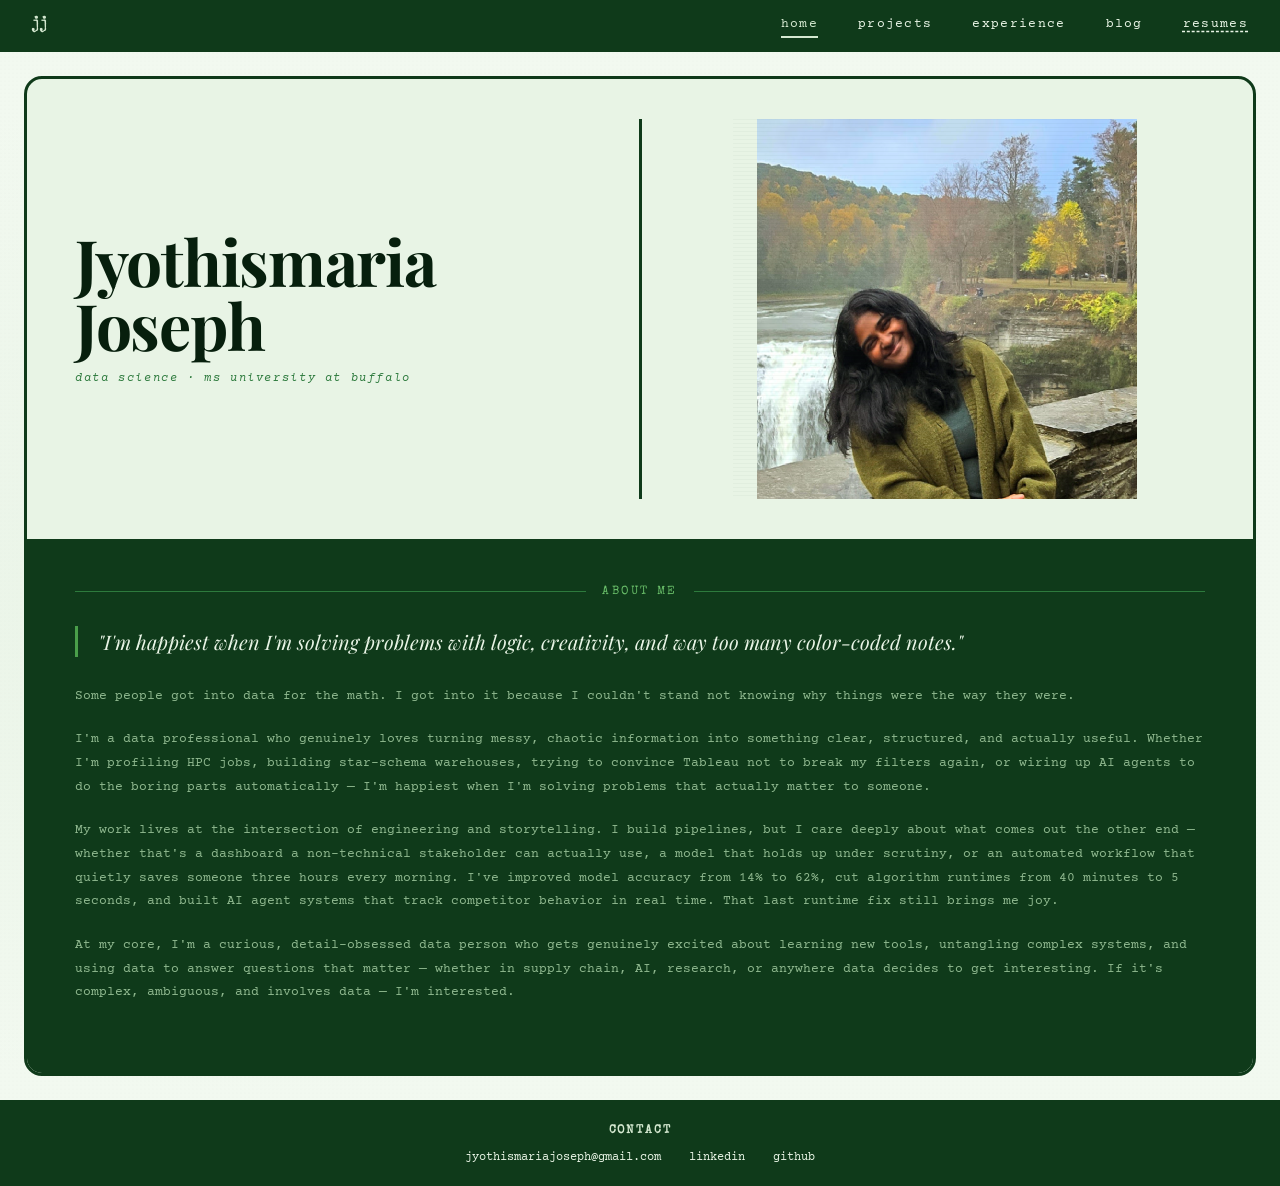
==== commit 2d64e18d: "Remove paragraph on HPC research and analytics experience Removed a paragraph about experience in HP" ====
--- a/index.html
+++ b/index.html
@@ -42,14 +42,9 @@
       </div>
       <div class="about-body">
         <p>Some people got into data for the math. I got into it because I couldn't stand not knowing why things were the way they were.</p>
-
-<p>I'm a data professional who genuinely loves turning messy, chaotic information into something clear, structured, and actually useful. Whether I'm profiling HPC jobs, building star-schema warehouses, trying to convince Tableau not to break my filters again, or wiring up AI agents to do the boring parts automatically — I'm happiest when I'm solving problems that actually matter to someone.</p>
-
-<p>My work lives at the intersection of engineering and storytelling. I build pipelines, but I care deeply about what comes out the other end — whether that's a dashboard a non-technical stakeholder can actually use, a model that holds up under scrutiny, or an automated workflow that quietly saves someone three hours every morning. I've improved model accuracy from 14% to 62%, cut algorithm runtimes from 40 minutes to 5 seconds, and built AI agent systems that track competitor behavior in real time. That last runtime fix still brings me joy.</p>
-
-<p>I've spent time in HPC research, academic teaching, and industry analytics, which means I move fluidly between rigorous statistical thinking and the messier, faster-paced reality of getting things shipped. I ask a lot of questions before I write a line of code, and I document obsessively — because future me always deserves clarity.</p>
-
-<p>At my core, I'm a curious, detail-obsessed data person who gets genuinely excited about learning new tools, untangling complex systems, and using data to answer questions that matter — whether in supply chain, AI, research, or anywhere data decides to get interesting. If it's complex, ambiguous, and involves data — I'm interested.</p>
+        <p>I'm a data professional who genuinely loves turning messy, chaotic information into something clear, structured, and actually useful. Whether I'm profiling HPC jobs, building star-schema warehouses, trying to convince Tableau not to break my filters again, or wiring up AI agents to do the boring parts automatically — I'm happiest when I'm solving problems that actually matter to someone.</p>
+        <p>My work lives at the intersection of engineering and storytelling. I build pipelines, but I care deeply about what comes out the other end — whether that's a dashboard a non-technical stakeholder can actually use, a model that holds up under scrutiny, or an automated workflow that quietly saves someone three hours every morning. I've improved model accuracy from 14% to 62%, cut algorithm runtimes from 40 minutes to 5 seconds, and built AI agent systems that track competitor behavior in real time. That last runtime fix still brings me joy.</p>
+        <p>At my core, I'm a curious, detail-obsessed data person who gets genuinely excited about learning new tools, untangling complex systems, and using data to answer questions that matter — whether in supply chain, AI, research, or anywhere data decides to get interesting. If it's complex, ambiguous, and involves data — I'm interested.</p>
       </div>
     </div>
 
--- a/css/style.css
+++ b/css/style.css
@@ -247,10 +247,9 @@
 
 .about-divider-v { display: none; }
 
-.about-body {
-  display: grid;
-  grid-template-columns: 1fr 1fr;
-  gap: 2rem;
+.about-body p {
+  font-size: 0.85rem;
+  line-height: 1.9;
 }
 
 .about-body p {
@@ -258,7 +257,7 @@
   font-size: 0.8rem;
   color: var(--green-light);
   line-height: 1.85;
-  margin-bottom: 0;
+  margin-bottom: 1.25rem;
 }
 
 @media (max-width: 800px) {
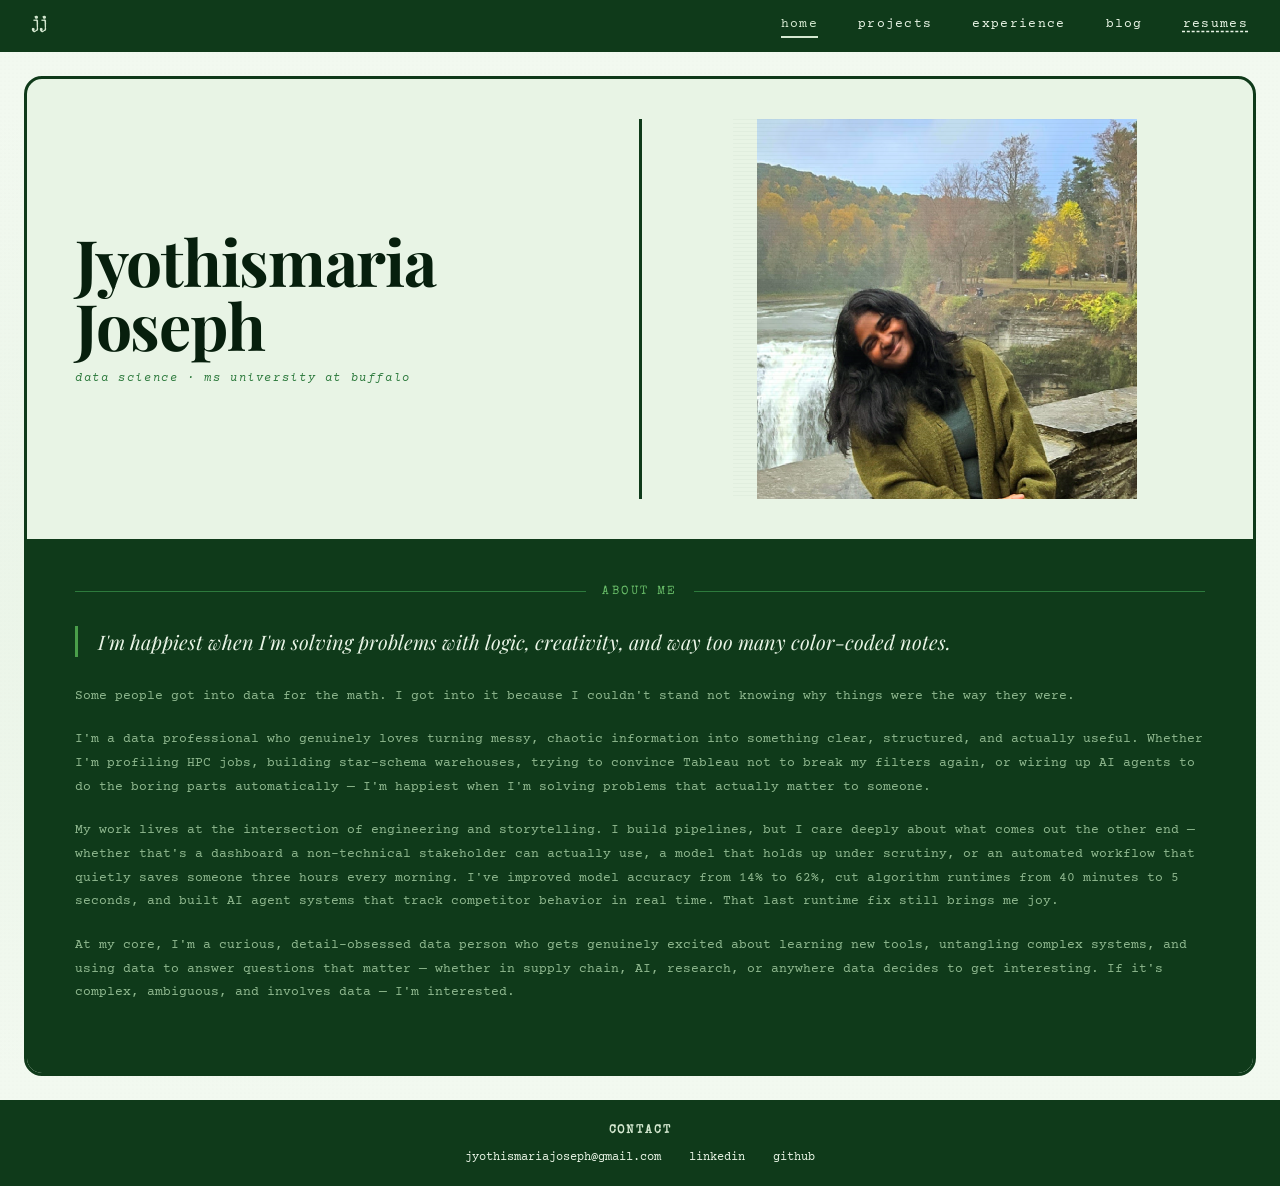
==== commit 4186b985: "Fix HTML entity encoding in about section" ====
--- a/index.html
+++ b/index.html
@@ -38,7 +38,7 @@
     <div class="about-section">
       <div class="about-label">About me</div>
       <div class="about-quote">
-        "I'm happiest when I'm solving problems with logic, creativity, and way too many color-coded notes."
+        I'm happiest when I'm solving problems with logic, creativity, and way too many color-coded notes.
       </div>
       <div class="about-body">
         <p>Some people got into data for the math. I got into it because I couldn't stand not knowing why things were the way they were.</p>
